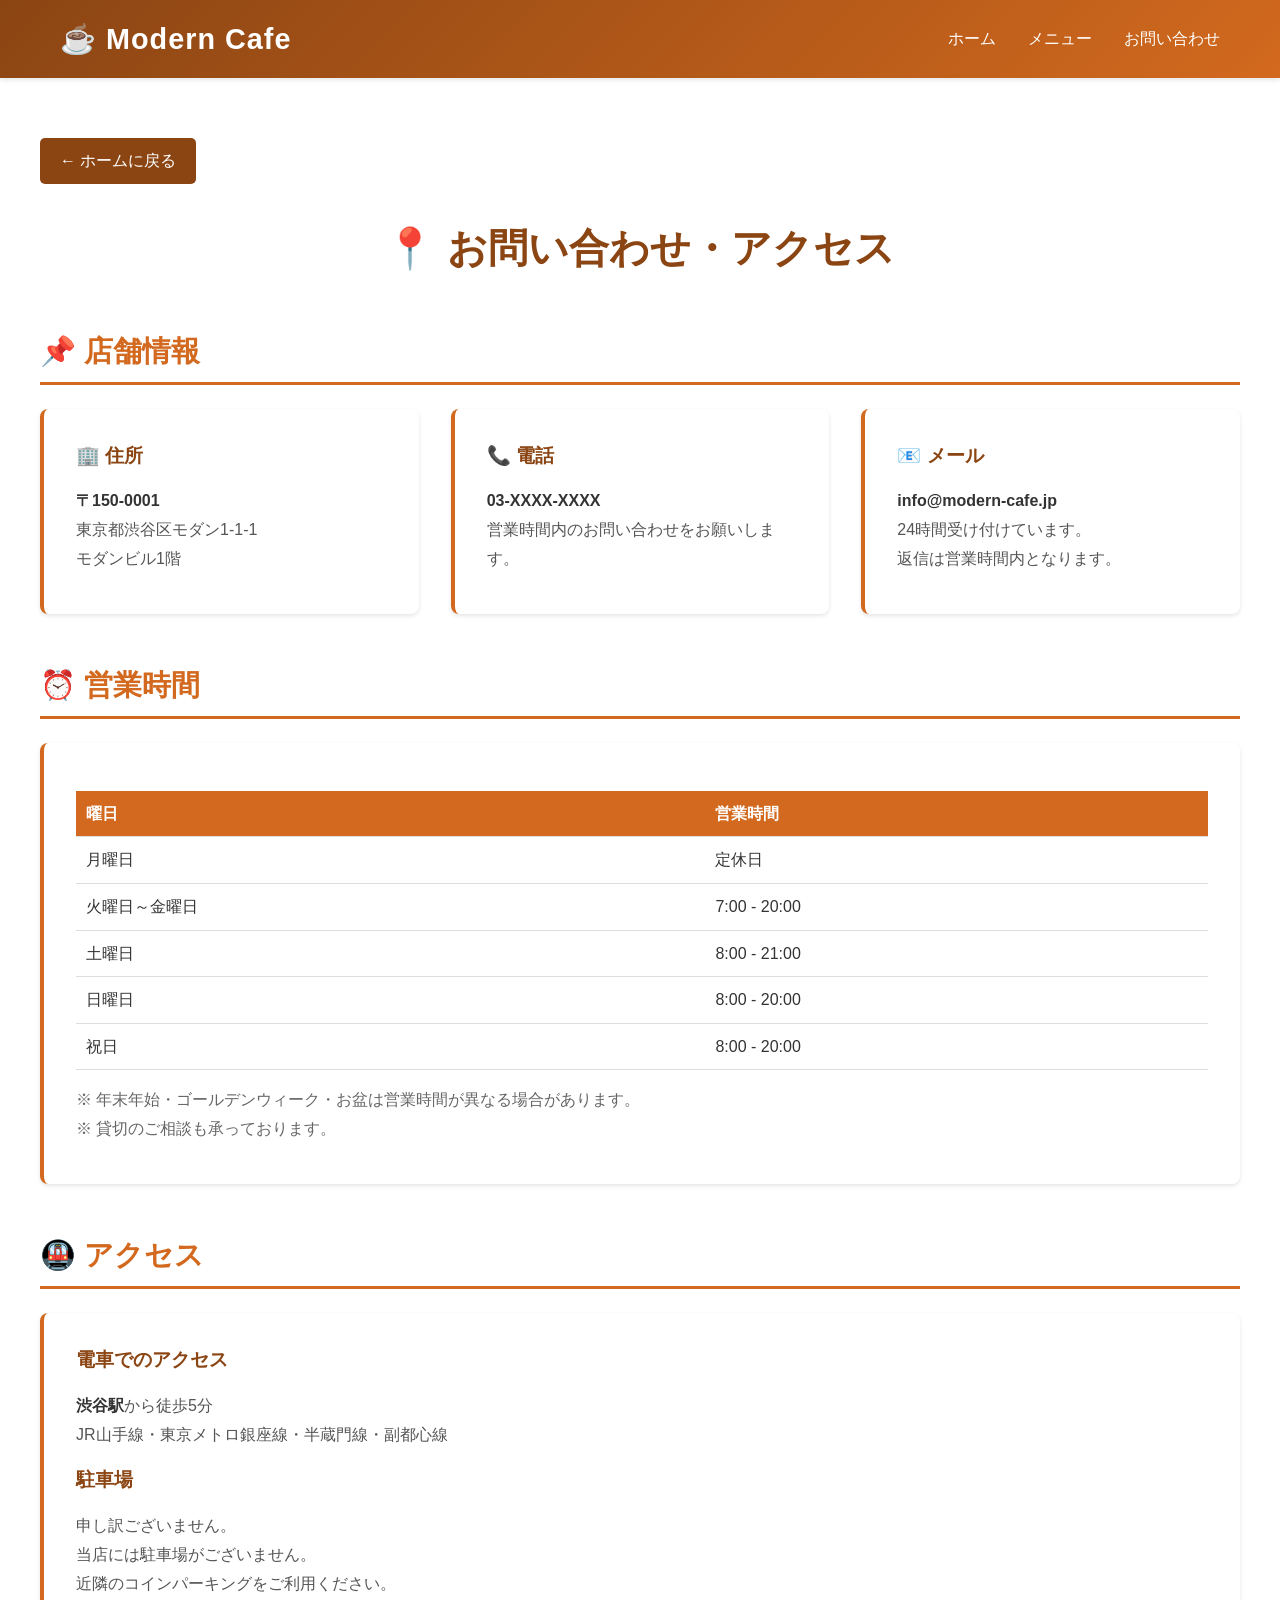
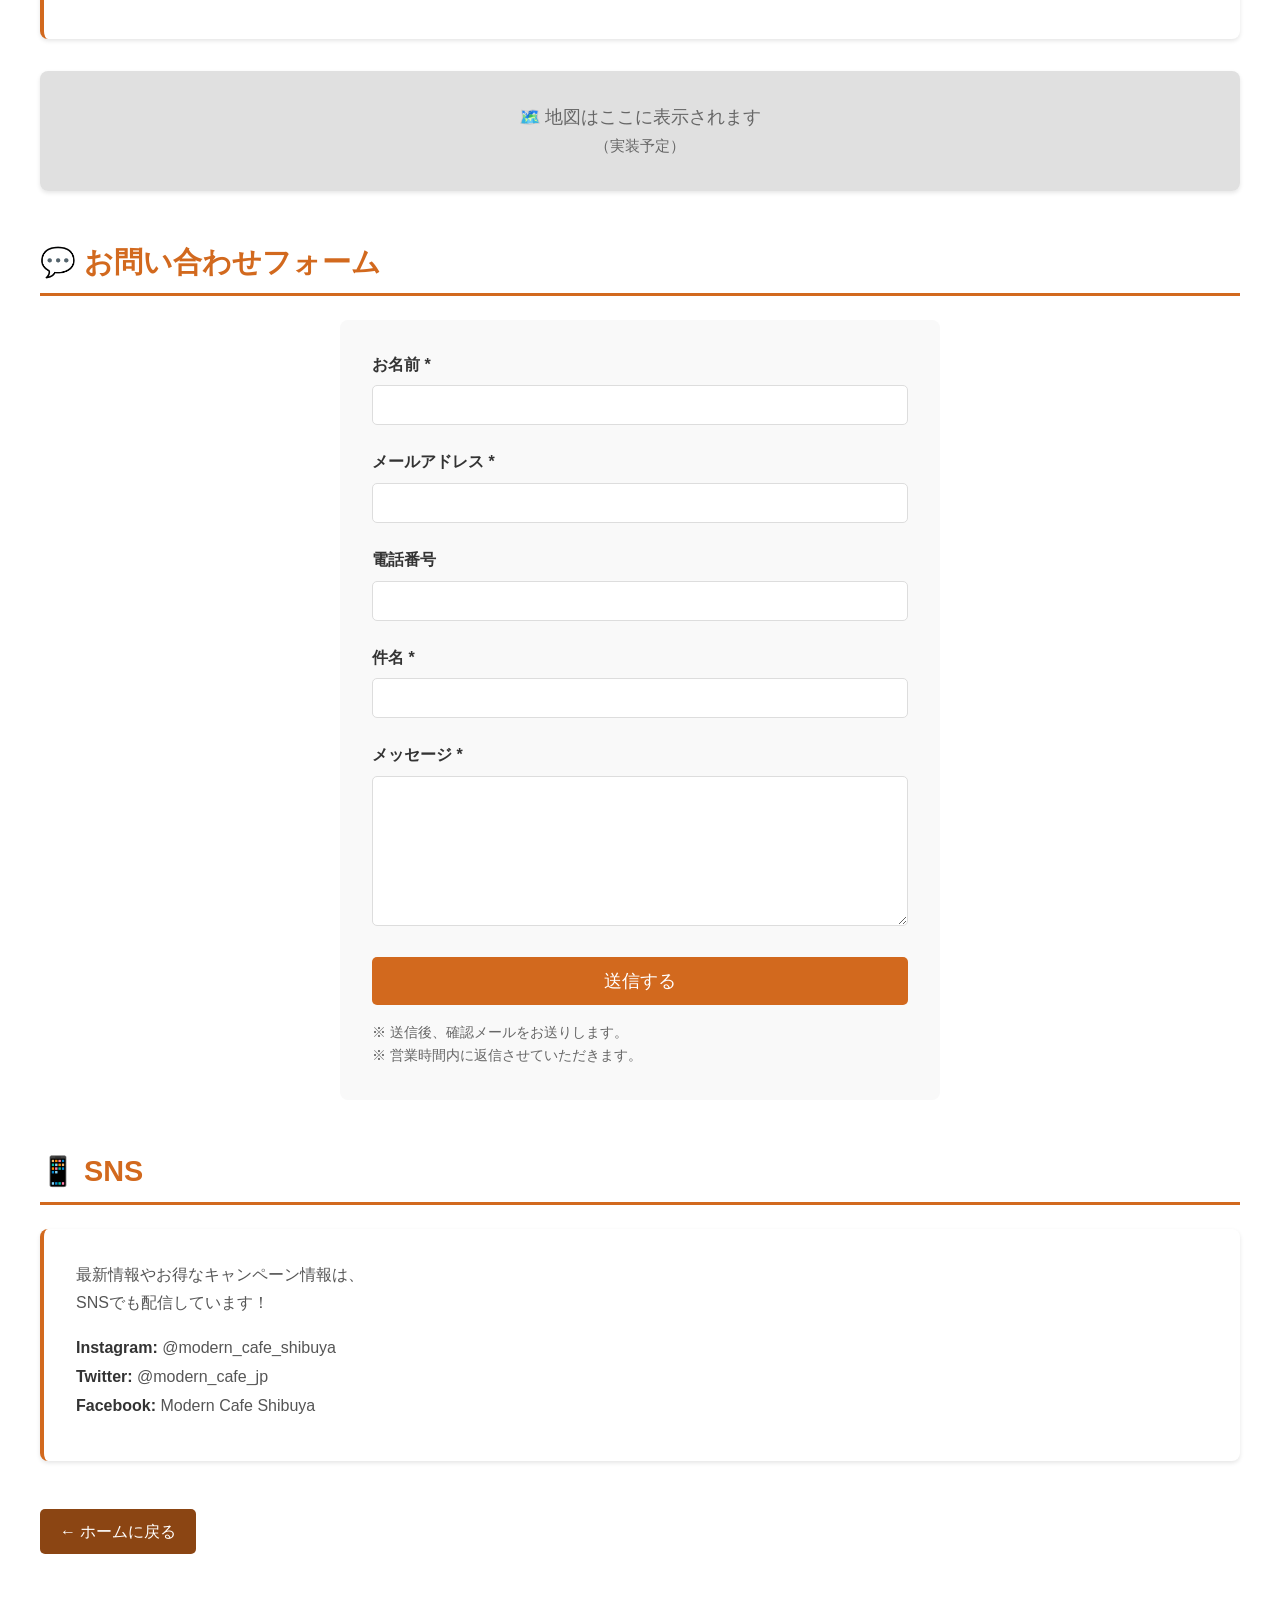
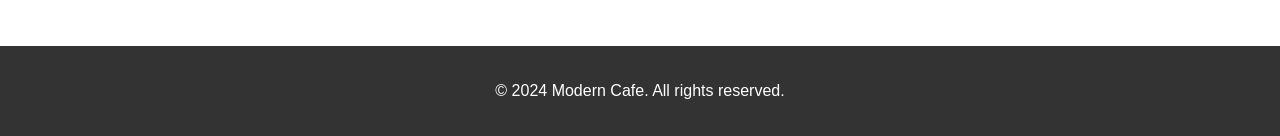
==== contact.html @ 55e9ce01 "Add menu and contact pages with navigation links" ====
<!DOCTYPE html>
<html lang="ja">
<head>
    <meta charset="UTF-8">
    <meta name="viewport" content="width=device-width, initial-scale=1.0">
    <title>お問い合わせ・アクセス - モダンカフェ</title>
    <link rel="stylesheet" href="styles.css">
    <style>
        .contact-page {
            padding: 60px 0;
        }

        .contact-page h1 {
            text-align: center;
            font-size: 2.5rem;
            color: #8B4513;
            margin-bottom: 3rem;
        }

        .contact-section {
            margin-bottom: 3rem;
        }

        .contact-section h2 {
            font-size: 1.8rem;
            color: #D2691E;
            border-bottom: 3px solid #D2691E;
            padding-bottom: 0.5rem;
            margin-bottom: 1.5rem;
        }

        .info-grid {
            display: grid;
            grid-template-columns: repeat(auto-fit, minmax(300px, 1fr));
            gap: 2rem;
        }

        .info-card {
            background: white;
            padding: 2rem;
            border-radius: 8px;
            box-shadow: 0 2px 4px rgba(0, 0, 0, 0.1);
            border-left: 4px solid #D2691E;
        }

        .info-card h3 {
            color: #8B4513;
            margin-bottom: 1rem;
            font-size: 1.2rem;
        }

        .info-card p {
            color: #555;
            line-height: 1.8;
            margin-bottom: 0.5rem;
        }

        .info-card strong {
            color: #333;
        }

        .map-container {
            margin-top: 2rem;
            border-radius: 8px;
            overflow: hidden;
            box-shadow: 0 2px 4px rgba(0, 0, 0, 0.1);
        }

        .map-placeholder {
            background: #e0e0e0;
            padding: 2rem;
            text-align: center;
            color: #666;
            font-size: 1.1rem;
        }

        .form-section {
            background: #f9f9f9;
            padding: 2rem;
            border-radius: 8px;
            max-width: 600px;
            margin: 0 auto;
        }

        .form-group {
            margin-bottom: 1.5rem;
        }

        .form-group label {
            display: block;
            margin-bottom: 0.5rem;
            color: #333;
            font-weight: bold;
        }

        .form-group input,
        .form-group textarea {
            width: 100%;
            padding: 10px;
            border: 1px solid #ddd;
            border-radius: 5px;
            font-family: inherit;
            font-size: 1rem;
        }

        .form-group textarea {
            resize: vertical;
            min-height: 150px;
        }

        .submit-button {
            background: #D2691E;
            color: white;
            padding: 12px 30px;
            border: none;
            border-radius: 5px;
            font-size: 1.1rem;
            cursor: pointer;
            transition: background 0.3s;
            width: 100%;
        }

        .submit-button:hover {
            background: #8B4513;
        }

        .back-button {
            display: inline-block;
            margin-bottom: 2rem;
            padding: 10px 20px;
            background: #8B4513;
            color: white;
            text-decoration: none;
            border-radius: 5px;
            transition: background 0.3s;
        }

        .back-button:hover {
            background: #D2691E;
        }

        .hours-table {
            width: 100%;
            border-collapse: collapse;
            margin-top: 1rem;
        }

        .hours-table th,
        .hours-table td {
            padding: 10px;
            text-align: left;
            border-bottom: 1px solid #ddd;
        }

        .hours-table th {
            background: #D2691E;
            color: white;
        }

        .hours-table tr:hover {
            background: #f5f5f5;
        }
    </style>
</head>
<body>
    <!-- ナビゲーションバー -->
    <nav class="navbar">
        <div class="container">
            <div class="logo">☕ Modern Cafe</div>
            <ul class="nav-links">
                <li><a href="index.html">ホーム</a></li>
                <li><a href="menu.html">メニュー</a></li>
                <li><a href="contact.html">お問い合わせ</a></li>
            </ul>
        </div>
    </nav>

    <!-- コンタクトページコンテンツ -->
    <div class="container contact-page">
        <a href="index.html" class="back-button">← ホームに戻る</a>
        
        <h1>📍 お問い合わせ・アクセス</h1>

        <!-- 基本情報 -->
        <div class="contact-section">
            <h2>📌 店舗情報</h2>
            <div class="info-grid">
                <div class="info-card">
                    <h3>🏢 住所</h3>
                    <p>
                        <strong>〒150-0001</strong><br>
                        東京都渋谷区モダン1-1-1<br>
                        モダンビル1階
                    </p>
                </div>
                <div class="info-card">
                    <h3>📞 電話</h3>
                    <p>
                        <strong>03-XXXX-XXXX</strong><br>
                        営業時間内のお問い合わせをお願いします。
                    </p>
                </div>
                <div class="info-card">
                    <h3>📧 メール</h3>
                    <p>
                        <strong>info@modern-cafe.jp</strong><br>
                        24時間受け付けています。<br>
                        返信は営業時間内となります。
                    </p>
                </div>
            </div>
        </div>

        <!-- 営業時間 -->
        <div class="contact-section">
            <h2>⏰ 営業時間</h2>
            <div class="info-card">
                <table class="hours-table">
                    <thead>
                        <tr>
                            <th>曜日</th>
                            <th>営業時間</th>
                        </tr>
                    </thead>
                    <tbody>
                        <tr>
                            <td>月曜日</td>
                            <td>定休日</td>
                        </tr>
                        <tr>
                            <td>火曜日～金曜日</td>
                            <td>7:00 - 20:00</td>
                        </tr>
                        <tr>
                            <td>土曜日</td>
                            <td>8:00 - 21:00</td>
                        </tr>
                        <tr>
                            <td>日曜日</td>
                            <td>8:00 - 20:00</td>
                        </tr>
                        <tr>
                            <td>祝日</td>
                            <td>8:00 - 20:00</td>
                        </tr>
                    </tbody>
                </table>
                <p style="margin-top: 1rem; color: #666;">
                    ※ 年末年始・ゴールデンウィーク・お盆は営業時間が異なる場合があります。<br>
                    ※ 貸切のご相談も承っております。
                </p>
            </div>
        </div>

        <!-- アクセス -->
        <div class="contact-section">
            <h2>🚇 アクセス</h2>
            <div class="info-card">
                <h3>電車でのアクセス</h3>
                <p>
                    <strong>渋谷駅</strong>から徒歩5分<br>
                    JR山手線・東京メトロ銀座線・半蔵門線・副都心線
                </p>
                <h3 style="margin-top: 1rem;">駐車場</h3>
                <p>
                    申し訳ございません。<br>
                    当店には駐車場がございません。<br>
                    近隣のコインパーキングをご利用ください。
                </p>
            </div>

            <!-- 地図プレースホルダー -->
            <div class="map-container">
                <div class="map-placeholder">
                    🗺️ 地図はここに表示されます<br>
                    <small>（実装予定）</small>
                </div>
            </div>
        </div>

        <!-- お問い合わせフォーム -->
        <div class="contact-section">
            <h2>💬 お問い合わせフォーム</h2>
            <div class="form-section">
                <form>
                    <div class="form-group">
                        <label for="name">お名前 *</label>
                        <input type="text" id="name" name="name" required>
                    </div>

                    <div class="form-group">
                        <label for="email">メールアドレス *</label>
                        <input type="email" id="email" name="email" required>
                    </div>

                    <div class="form-group">
                        <label for="phone">電話番号</label>
                        <input type="tel" id="phone" name="phone">
                    </div>

                    <div class="form-group">
                        <label for="subject">件名 *</label>
                        <input type="text" id="subject" name="subject" required>
                    </div>

                    <div class="form-group">
                        <label for="message">メッセージ *</label>
                        <textarea id="message" name="message" required></textarea>
                    </div>

                    <button type="submit" class="submit-button">送信する</button>
                </form>
                <p style="margin-top: 1rem; color: #666; font-size: 0.9rem;">
                    ※ 送信後、確認メールをお送りします。<br>
                    ※ 営業時間内に返信させていただきます。
                </p>
            </div>
        </div>

        <!-- SNS -->
        <div class="contact-section">
            <h2>📱 SNS</h2>
            <div class="info-card">
                <p>
                    最新情報やお得なキャンペーン情報は、<br>
                    SNSでも配信しています！
                </p>
                <p style="margin-top: 1rem;">
                    <strong>Instagram:</strong> @modern_cafe_shibuya<br>
                    <strong>Twitter:</strong> @modern_cafe_jp<br>
                    <strong>Facebook:</strong> Modern Cafe Shibuya
                </p>
            </div>
        </div>

        <a href="index.html" class="back-button">← ホームに戻る</a>
    </div>

    <!-- フッター -->
    <footer class="footer">
        <p>&copy; 2024 Modern Cafe. All rights reserved.</p>
    </footer>
</body>
</html>
---- styles.css ----
/* リセットとベーススタイル */
* {
    margin: 0;
    padding: 0;
    box-sizing: border-box;
}

body {
    font-family: 'Segoe UI', Tahoma, Geneva, Verdana, sans-serif;
    line-height: 1.6;
    color: #333;
}

.container {
    max-width: 1200px;
    margin: 0 auto;
    padding: 0 20px;
}

/* ナビゲーションバー */
.navbar {
    background: linear-gradient(135deg, #8B4513 0%, #D2691E 100%);
    color: white;
    padding: 1rem 0;
    position: sticky;
    top: 0;
    z-index: 100;
    box-shadow: 0 2px 5px rgba(0, 0, 0, 0.1);
}

.navbar .container {
    display: flex;
    justify-content: space-between;
    align-items: center;
}

.logo {
    font-size: 1.8rem;
    font-weight: bold;
    letter-spacing: 1px;
}

.nav-links {
    display: flex;
    list-style: none;
    gap: 2rem;
}

.nav-links a {
    color: white;
    text-decoration: none;
    transition: opacity 0.3s;
}

.nav-links a:hover {
    opacity: 0.8;
}

/* ヒーローセクション */
.hero {
    background: linear-gradient(rgba(139, 69, 19, 0.7), rgba(210, 105, 30, 0.7)),
                url('data:image/svg+xml,<svg xmlns="http://www.w3.org/2000/svg" viewBox="0 0 1200 600"><rect fill="%23F5DEB3" width="1200" height="600"/></svg>');
    background-size: cover;
    background-position: center;
    height: 500px;
    display: flex;
    align-items: center;
    justify-content: center;
    text-align: center;
    color: white;
}

.hero-content h1 {
    font-size: 3rem;
    margin-bottom: 1rem;
    text-shadow: 2px 2px 4px rgba(0, 0, 0, 0.3);
}

.hero-content p {
    font-size: 1.5rem;
    margin-bottom: 2rem;
    text-shadow: 1px 1px 2px rgba(0, 0, 0, 0.3);
}

.cta-button {
    background: #D2691E;
    color: white;
    border: none;
    padding: 12px 30px;
    font-size: 1.1rem;
    border-radius: 5px;
    cursor: pointer;
    transition: background 0.3s;
}

.cta-button:hover {
    background: #8B4513;
}

/* メニューセクション */
.menu {
    padding: 60px 0;
    background: #f9f9f9;
}

.menu h2 {
    text-align: center;
    font-size: 2.5rem;
    margin-bottom: 3rem;
    color: #8B4513;
}

.menu-grid {
    display: grid;
    grid-template-columns: repeat(auto-fit, minmax(250px, 1fr));
    gap: 2rem;
}

.menu-item {
    background: white;
    padding: 2rem;
    border-radius: 10px;
    text-align: center;
    box-shadow: 0 4px 6px rgba(0, 0, 0, 0.1);
    transition: transform 0.3s, box-shadow 0.3s;
}

.menu-item:hover {
    transform: translateY(-5px);
    box-shadow: 0 6px 12px rgba(0, 0, 0, 0.15);
}

.menu-icon {
    font-size: 3rem;
    margin-bottom: 1rem;
}

.menu-item h3 {
    color: #8B4513;
    margin-bottom: 0.5rem;
}

.menu-item p {
    color: #666;
    margin-bottom: 1rem;
    font-size: 0.95rem;
}

.price {
    display: inline-block;
    background: #D2691E;
    color: white;
    padding: 5px 15px;
    border-radius: 20px;
    font-weight: bold;
}

/* アバウトセクション */
.about {
    padding: 60px 0;
    background: white;
}

.about h2 {
    text-align: center;
    font-size: 2.5rem;
    margin-bottom: 2rem;
    color: #8B4513;
}

.about-content {
    max-width: 700px;
    margin: 0 auto;
    line-height: 1.8;
}

.about-content p {
    margin-bottom: 1.5rem;
    color: #555;
    font-size: 1.05rem;
}

/* コンタクトセクション */
.contact {
    padding: 60px 0;
    background: #f9f9f9;
}

.contact h2 {
    text-align: center;
    font-size: 2.5rem;
    margin-bottom: 2rem;
    color: #8B4513;
}

.contact-info {
    max-width: 600px;
    margin: 0 auto;
    background: white;
    padding: 2rem;
    border-radius: 10px;
    box-shadow: 0 4px 6px rgba(0, 0, 0, 0.1);
}

.contact-info p {
    margin-bottom: 1rem;
    font-size: 1.05rem;
}

/* フッター */
.footer {
    background: #333;
    color: white;
    text-align: center;
    padding: 2rem 0;
}

/* レスポンシブデザイン */
@media (max-width: 768px) {
    .nav-links {
        gap: 1rem;
    }

    .hero-content h1 {
        font-size: 2rem;
    }

    .hero-content p {
        font-size: 1.1rem;
    }

    .menu h2,
    .about h2,
    .contact h2 {
        font-size: 2rem;
    }

    .menu-grid {
        grid-template-columns: 1fr;
    }
}
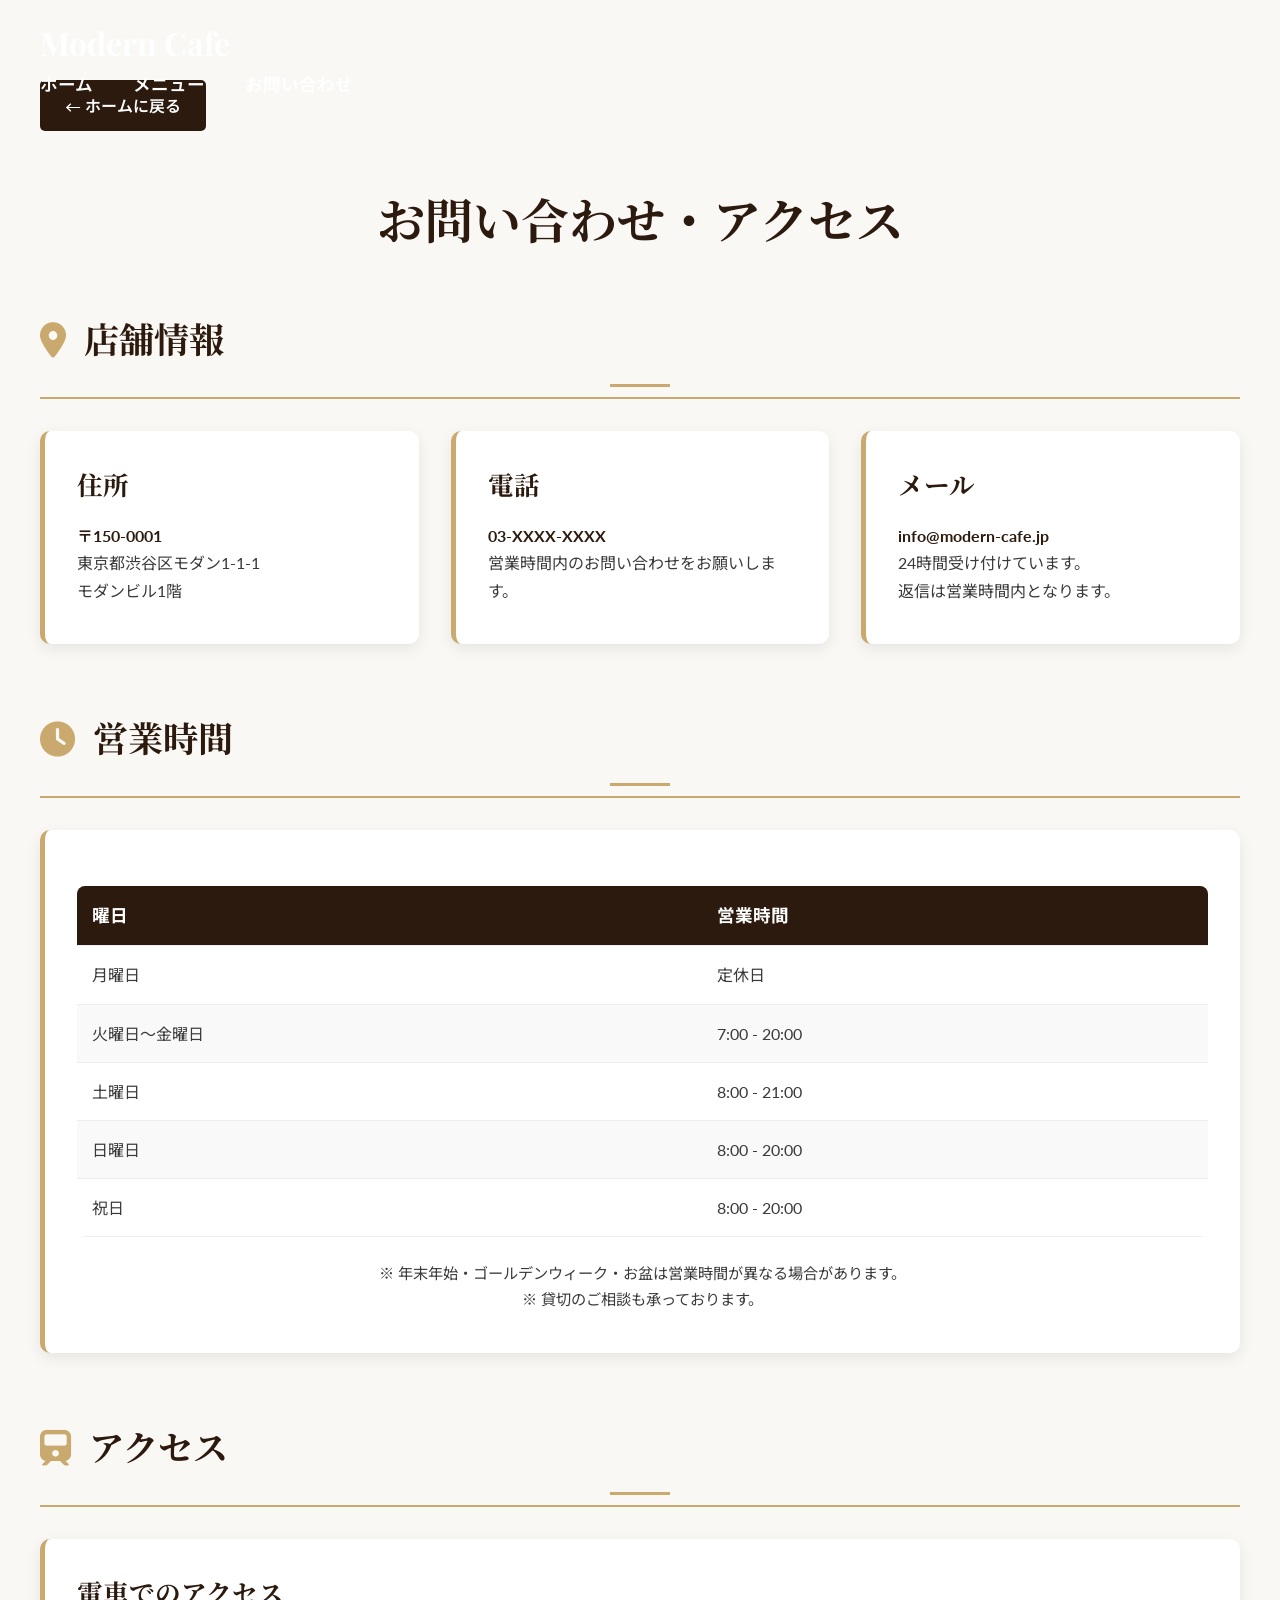
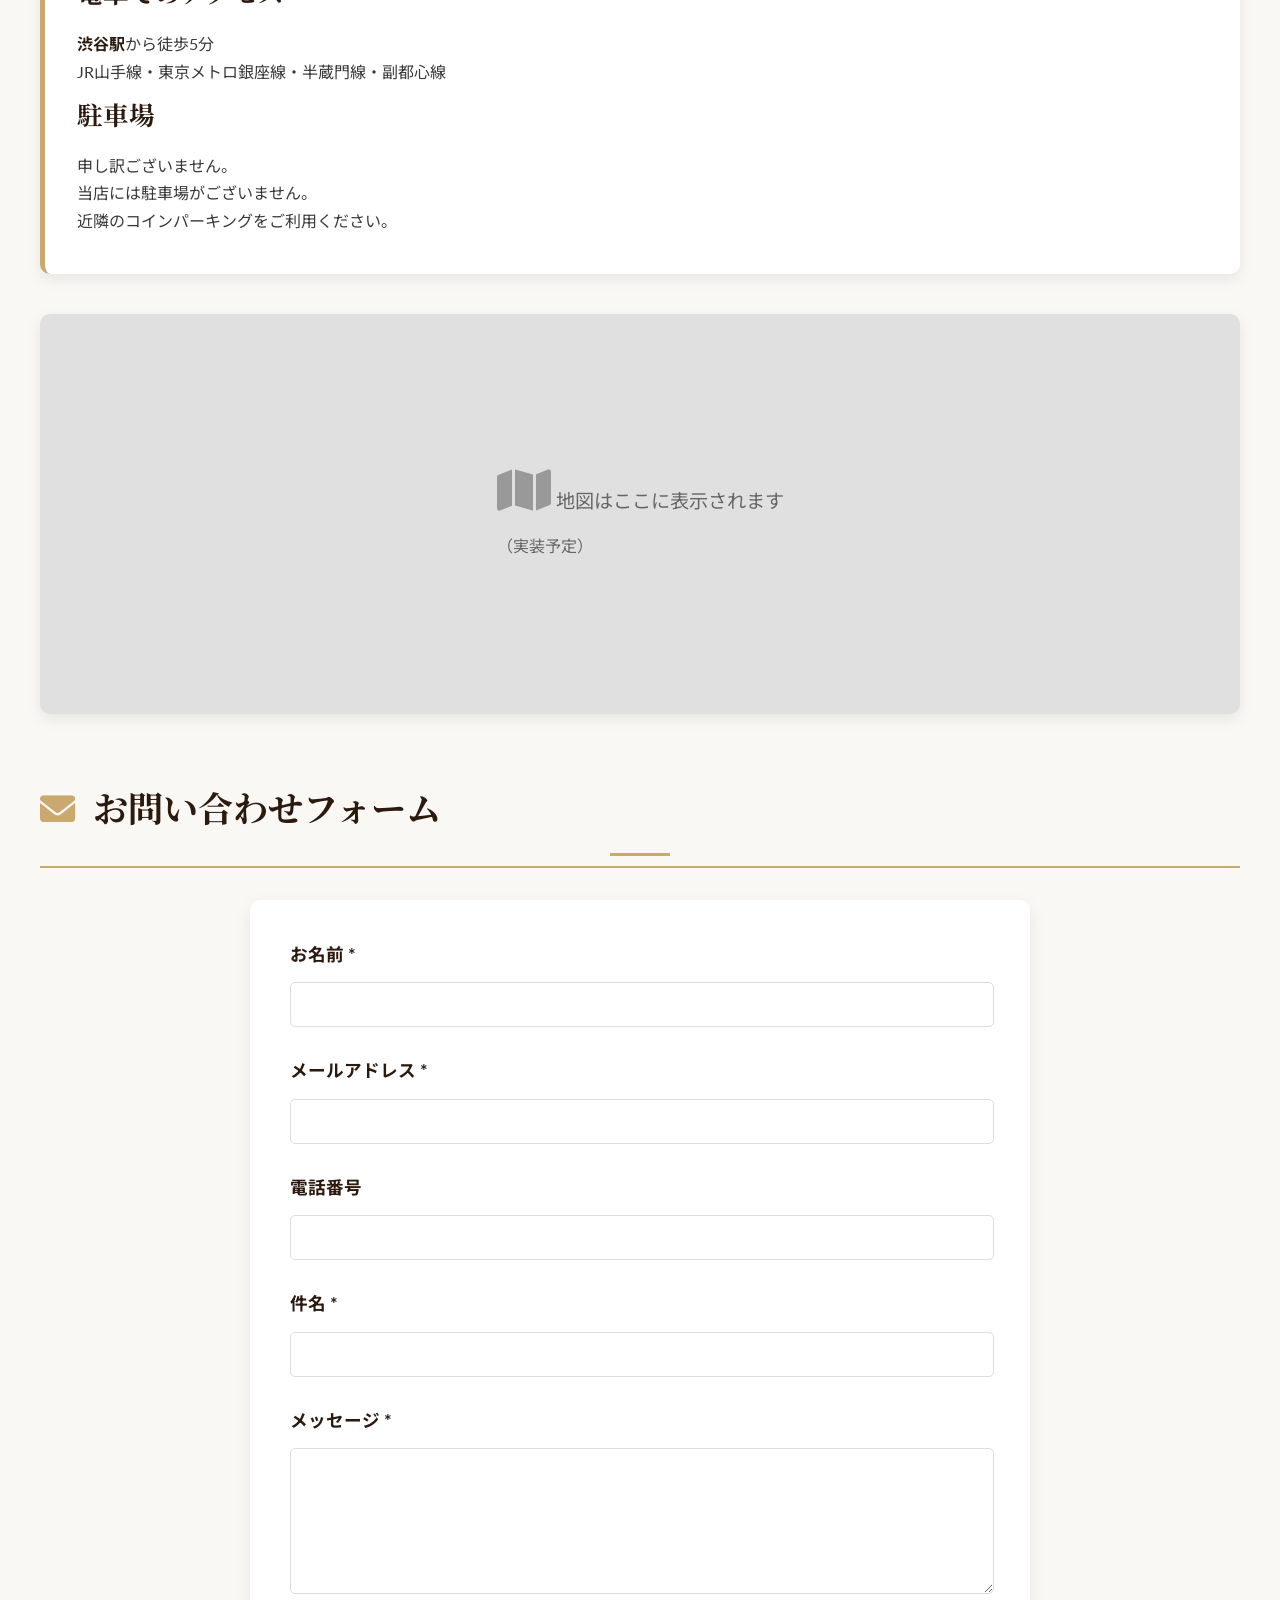
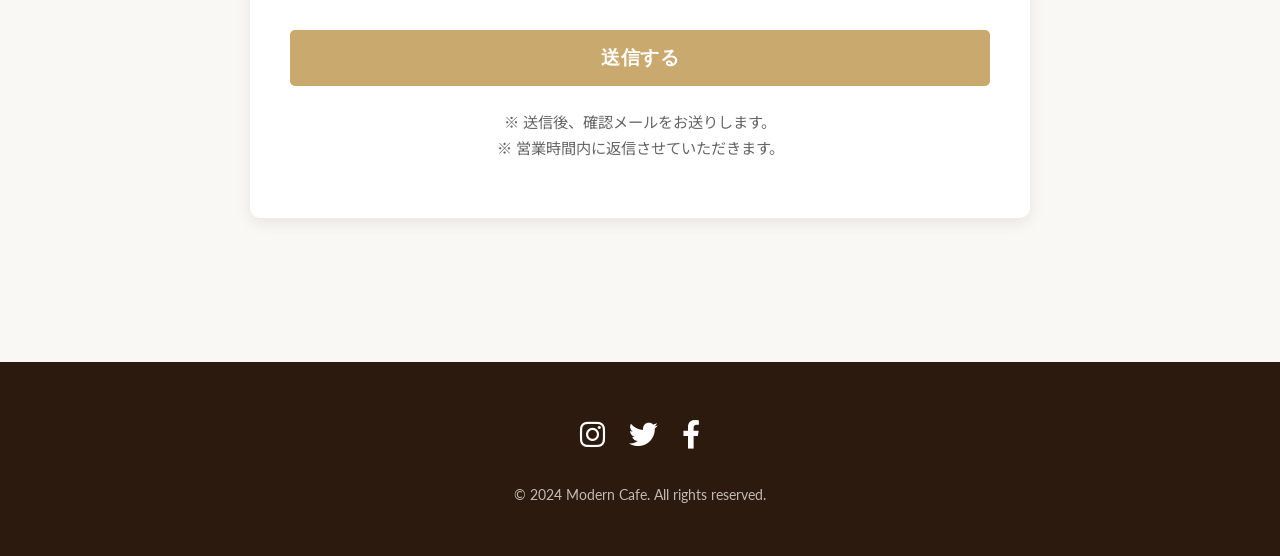
==== commit 9ec9dd2a: "Design overhaul: Professional cafe theme with Google Fonts, hero section, and responsive cards" ====
--- a/contact.html
+++ b/contact.html
@@ -5,188 +5,39 @@
     <meta name="viewport" content="width=device-width, initial-scale=1.0">
     <title>お問い合わせ・アクセス - モダンカフェ</title>
     <link rel="stylesheet" href="styles.css">
-    <style>
-        .contact-page {
-            padding: 60px 0;
-        }
-
-        .contact-page h1 {
-            text-align: center;
-            font-size: 2.5rem;
-            color: #8B4513;
-            margin-bottom: 3rem;
-        }
-
-        .contact-section {
-            margin-bottom: 3rem;
-        }
-
-        .contact-section h2 {
-            font-size: 1.8rem;
-            color: #D2691E;
-            border-bottom: 3px solid #D2691E;
-            padding-bottom: 0.5rem;
-            margin-bottom: 1.5rem;
-        }
-
-        .info-grid {
-            display: grid;
-            grid-template-columns: repeat(auto-fit, minmax(300px, 1fr));
-            gap: 2rem;
-        }
-
-        .info-card {
-            background: white;
-            padding: 2rem;
-            border-radius: 8px;
-            box-shadow: 0 2px 4px rgba(0, 0, 0, 0.1);
-            border-left: 4px solid #D2691E;
-        }
-
-        .info-card h3 {
-            color: #8B4513;
-            margin-bottom: 1rem;
-            font-size: 1.2rem;
-        }
-
-        .info-card p {
-            color: #555;
-            line-height: 1.8;
-            margin-bottom: 0.5rem;
-        }
-
-        .info-card strong {
-            color: #333;
-        }
-
-        .map-container {
-            margin-top: 2rem;
-            border-radius: 8px;
-            overflow: hidden;
-            box-shadow: 0 2px 4px rgba(0, 0, 0, 0.1);
-        }
-
-        .map-placeholder {
-            background: #e0e0e0;
-            padding: 2rem;
-            text-align: center;
-            color: #666;
-            font-size: 1.1rem;
-        }
-
-        .form-section {
-            background: #f9f9f9;
-            padding: 2rem;
-            border-radius: 8px;
-            max-width: 600px;
-            margin: 0 auto;
-        }
-
-        .form-group {
-            margin-bottom: 1.5rem;
-        }
-
-        .form-group label {
-            display: block;
-            margin-bottom: 0.5rem;
-            color: #333;
-            font-weight: bold;
-        }
-
-        .form-group input,
-        .form-group textarea {
-            width: 100%;
-            padding: 10px;
-            border: 1px solid #ddd;
-            border-radius: 5px;
-            font-family: inherit;
-            font-size: 1rem;
-        }
-
-        .form-group textarea {
-            resize: vertical;
-            min-height: 150px;
-        }
-
-        .submit-button {
-            background: #D2691E;
-            color: white;
-            padding: 12px 30px;
-            border: none;
-            border-radius: 5px;
-            font-size: 1.1rem;
-            cursor: pointer;
-            transition: background 0.3s;
-            width: 100%;
-        }
-
-        .submit-button:hover {
-            background: #8B4513;
-        }
-
-        .back-button {
-            display: inline-block;
-            margin-bottom: 2rem;
-            padding: 10px 20px;
-            background: #8B4513;
-            color: white;
-            text-decoration: none;
-            border-radius: 5px;
-            transition: background 0.3s;
-        }
-
-        .back-button:hover {
-            background: #D2691E;
-        }
-
-        .hours-table {
-            width: 100%;
-            border-collapse: collapse;
-            margin-top: 1rem;
-        }
-
-        .hours-table th,
-        .hours-table td {
-            padding: 10px;
-            text-align: left;
-            border-bottom: 1px solid #ddd;
-        }
-
-        .hours-table th {
-            background: #D2691E;
-            color: white;
-        }
-
-        .hours-table tr:hover {
-            background: #f5f5f5;
-        }
-    </style>
+    <link rel="stylesheet" href="https://cdnjs.cloudflare.com/ajax/libs/font-awesome/6.0.0-beta3/css/all.min.css">
+    <link href="https://fonts.googleapis.com/css2?family=Playfair+Display:wght@400;700&family=Noto+Serif+JP:wght@400;700&family=Lato:wght@400;700&family=Noto+Sans+JP:wght@400;700&display=swap" rel="stylesheet">
 </head>
 <body>
     <!-- ナビゲーションバー -->
     <nav class="navbar">
         <div class="container">
-            <div class="logo">☕ Modern Cafe</div>
+            <div class="logo"><a href="index.html">Modern Cafe</a></div>
             <ul class="nav-links">
                 <li><a href="index.html">ホーム</a></li>
                 <li><a href="menu.html">メニュー</a></li>
                 <li><a href="contact.html">お問い合わせ</a></li>
             </ul>
+            <div class="hamburger-menu">
+                <span class="bar"></span>
+                <span class="bar"></span>
+                <span class="bar"></span>
+            </div>
         </div>
     </nav>
 
     <!-- コンタクトページコンテンツ -->
-    <div class="container contact-page">
+    <div class="container contact-page section-padding">
         <a href="index.html" class="back-button">← ホームに戻る</a>
         
-        <h1>📍 お問い合わせ・アクセス</h1>
+        <h1>お問い合わせ・アクセス</h1>
 
         <!-- 基本情報 -->
         <div class="contact-section">
-            <h2>📌 店舗情報</h2>
+            <h2><i class="fas fa-map-marker-alt"></i> 店舗情報</h2>
             <div class="info-grid">
                 <div class="info-card">
-                    <h3>🏢 住所</h3>
+                    <h3>住所</h3>
                     <p>
                         <strong>〒150-0001</strong><br>
                         東京都渋谷区モダン1-1-1<br>
@@ -194,14 +45,14 @@
                     </p>
                 </div>
                 <div class="info-card">
-                    <h3>📞 電話</h3>
+                    <h3>電話</h3>
                     <p>
                         <strong>03-XXXX-XXXX</strong><br>
                         営業時間内のお問い合わせをお願いします。
                     </p>
                 </div>
                 <div class="info-card">
-                    <h3>📧 メール</h3>
+                    <h3>メール</h3>
                     <p>
                         <strong>info@modern-cafe.jp</strong><br>
                         24時間受け付けています。<br>
@@ -213,7 +64,7 @@
 
         <!-- 営業時間 -->
         <div class="contact-section">
-            <h2>⏰ 営業時間</h2>
+            <h2><i class="fas fa-clock"></i> 営業時間</h2>
             <div class="info-card">
                 <table class="hours-table">
                     <thead>
@@ -245,7 +96,7 @@
                         </tr>
                     </tbody>
                 </table>
-                <p style="margin-top: 1rem; color: #666;">
+                <p class="note">
                     ※ 年末年始・ゴールデンウィーク・お盆は営業時間が異なる場合があります。<br>
                     ※ 貸切のご相談も承っております。
                 </p>
@@ -254,14 +105,14 @@
 
         <!-- アクセス -->
         <div class="contact-section">
-            <h2>🚇 アクセス</h2>
+            <h2><i class="fas fa-train"></i> アクセス</h2>
             <div class="info-card">
                 <h3>電車でのアクセス</h3>
                 <p>
                     <strong>渋谷駅</strong>から徒歩5分<br>
                     JR山手線・東京メトロ銀座線・半蔵門線・副都心線
                 </p>
-                <h3 style="margin-top: 1rem;">駐車場</h3>
+                <h3>駐車場</h3>
                 <p>
                     申し訳ございません。<br>
                     当店には駐車場がございません。<br>
@@ -272,7 +123,7 @@
             <!-- 地図プレースホルダー -->
             <div class="map-container">
                 <div class="map-placeholder">
-                    🗺️ 地図はここに表示されます<br>
+                    <i class="fas fa-map"></i> 地図はここに表示されます<br>
                     <small>（実装予定）</small>
                 </div>
             </div>
@@ -280,7 +131,7 @@
 
         <!-- お問い合わせフォーム -->
         <div class="contact-section">
-            <h2>💬 お問い合わせフォーム</h2>
+            <h2><i class="fas fa-envelope"></i> お問い合わせフォーム</h2>
             <div class="form-section">
                 <form>
                     <div class="form-group">
@@ -310,35 +161,24 @@
 
                     <button type="submit" class="submit-button">送信する</button>
                 </form>
-                <p style="margin-top: 1rem; color: #666; font-size: 0.9rem;">
+                <p class="note">
                     ※ 送信後、確認メールをお送りします。<br>
                     ※ 営業時間内に返信させていただきます。
                 </p>
             </div>
         </div>
-
-        <!-- SNS -->
-        <div class="contact-section">
-            <h2>📱 SNS</h2>
-            <div class="info-card">
-                <p>
-                    最新情報やお得なキャンペーン情報は、<br>
-                    SNSでも配信しています！
-                </p>
-                <p style="margin-top: 1rem;">
-                    <strong>Instagram:</strong> @modern_cafe_shibuya<br>
-                    <strong>Twitter:</strong> @modern_cafe_jp<br>
-                    <strong>Facebook:</strong> Modern Cafe Shibuya
-                </p>
-            </div>
-        </div>
-
-        <a href="index.html" class="back-button">← ホームに戻る</a>
     </div>
 
     <!-- フッター -->
     <footer class="footer">
-        <p>&copy; 2024 Modern Cafe. All rights reserved.</p>
+        <div class="container">
+            <div class="social-icons">
+                <a href="#" aria-label="Instagram"><i class="fab fa-instagram"></i></a>
+                <a href="#" aria-label="Twitter"><i class="fab fa-twitter"></i></a>
+                <a href="#" aria-label="Facebook"><i class="fab fa-facebook-f"></i></a>
+            </div>
+            <p>&copy; 2024 Modern Cafe. All rights reserved.</p>
+        </div>
     </footer>
 </body>
 </html>
--- a/styles.css
+++ b/styles.css
@@ -1,14 +1,26 @@
-/* リセットとベーススタイル */
-* {
+/* General Styles */
+:root {
+    --color-base-light: #FAF8F5;
+    --color-base-dark: #2C1A0E;
+    --color-accent: #C9A96E;
+    --color-text: #3A3A3A;
+    --color-white: #FFFFFF;
+    --color-black: #000000;
+    --color-overlay: rgba(0, 0, 0, 0.45);
+}
+
+html {
+    scroll-behavior: smooth;
+}
+
+body {
+    font-family: 'Lato', 'Noto Sans JP', sans-serif;
+    line-height: 1.7;
+    color: var(--color-text);
+    background-color: var(--color-base-light);
     margin: 0;
     padding: 0;
-    box-sizing: border-box;
-}
-
-body {
-    font-family: 'Segoe UI', Tahoma, Geneva, Verdana, sans-serif;
-    line-height: 1.6;
-    color: #333;
+    overflow-x: hidden; /* Prevent horizontal scroll on animations */
 }
 
 .container {
@@ -17,208 +29,713 @@
     padding: 0 20px;
 }
 
-/* ナビゲーションバー */
+a {
+    color: var(--color-accent);
+    text-decoration: none;
+    transition: color 0.3s ease;
+}
+
+a:hover {
+    color: var(--color-base-dark);
+}
+
+h1, h2, h3, h4, h5, h6 {
+    font-family: 'Playfair Display', 'Noto Serif JP', serif;
+    color: var(--color-base-dark);
+    margin-top: 0;
+    margin-bottom: 1rem;
+}
+
+h1 {
+    font-size: 3.5rem;
+    font-weight: 700;
+}
+
+h2 {
+    font-size: 2.8rem;
+    font-weight: 700;
+    text-align: center;
+    margin-bottom: 3rem;
+    position: relative;
+}
+
+h2::after {
+    content: '';
+    display: block;
+    width: 60px;
+    height: 3px;
+    background-color: var(--color-accent);
+    margin: 15px auto 0;
+}
+
+h3 {
+    font-size: 1.8rem;
+    font-weight: 700;
+}
+
+p {
+    margin-bottom: 1rem;
+}
+
+.section-padding {
+    padding: 80px 0;
+}
+
+/* Navigation Bar */
 .navbar {
-    background: linear-gradient(135deg, #8B4513 0%, #D2691E 100%);
-    color: white;
+    background-color: transparent;
     padding: 1rem 0;
-    position: sticky;
+    position: fixed;
+    width: 100%;
     top: 0;
-    z-index: 100;
-    box-shadow: 0 2px 5px rgba(0, 0, 0, 0.1);
-}
-
-.navbar .container {
-    display: flex;
-    justify-content: space-between;
-    align-items: center;
-}
-
-.logo {
-    font-size: 1.8rem;
-    font-weight: bold;
-    letter-spacing: 1px;
+    left: 0;
+    z-index: 1000;
+    transition: background-color 0.3s ease, box-shadow 0.3s ease;
+}
+
+.navbar.scrolled {
+    background-color: var(--color-white);
+    box-shadow: 0 2px 10px rgba(0, 0, 0, 0.1);
+}
+
+.navbar.scrolled .logo a,
+.navbar.scrolled .nav-links a {
+    color: var(--color-base-dark);
+}
+
+.logo a {
+    font-family: 'Playfair Display', serif;
+    font-size: 2rem;
+    font-weight: 700;
+    color: var(--color-white);
+    text-decoration: none;
+    transition: color 0.3s ease;
 }
 
 .nav-links {
     display: flex;
     list-style: none;
-    gap: 2rem;
+    margin: 0;
+    padding: 0;
+    gap: 2.5rem;
 }
 
 .nav-links a {
-    color: white;
+    color: var(--color-white);
     text-decoration: none;
-    transition: opacity 0.3s;
-}
-
-.nav-links a:hover {
-    opacity: 0.8;
-}
-
-/* ヒーローセクション */
+    font-weight: 600;
+    font-size: 1.1rem;
+    position: relative;
+    transition: color 0.3s ease;
+}
+
+.nav-links a::after {
+    content: '';
+    position: absolute;
+    left: 0;
+    bottom: -5px;
+    width: 0;
+    height: 2px;
+    background-color: var(--color-accent);
+    transition: width 0.3s ease;
+}
+
+.nav-links a:hover::after {
+    width: 100%;
+}
+
+.hamburger-menu {
+    display: none;
+    flex-direction: column;
+    cursor: pointer;
+}
+
+.hamburger-menu .bar {
+    width: 25px;
+    height: 3px;
+    background-color: var(--color-white);
+    margin: 4px 0;
+    transition: 0.4s;
+}
+
+.navbar.scrolled .hamburger-menu .bar {
+    background-color: var(--color-base-dark);
+}
+
+/* Hero Section */
 .hero {
-    background: linear-gradient(rgba(139, 69, 19, 0.7), rgba(210, 105, 30, 0.7)),
-                url('data:image/svg+xml,<svg xmlns="http://www.w3.org/2000/svg" viewBox="0 0 1200 600"><rect fill="%23F5DEB3" width="1200" height="600"/></svg>');
+    position: relative;
+    height: 100vh;
+    background-image: url('images/hero-bg.jpg');
     background-size: cover;
     background-position: center;
-    height: 500px;
     display: flex;
     align-items: center;
     justify-content: center;
     text-align: center;
-    color: white;
+    color: var(--color-white);
+}
+
+.hero-overlay {
+    position: absolute;
+    top: 0;
+    left: 0;
+    width: 100%;
+    height: 100%;
+    background-color: var(--color-overlay);
+}
+
+.hero-content {
+    position: relative;
+    z-index: 1;
+    padding: 20px;
 }
 
 .hero-content h1 {
-    font-size: 3rem;
-    margin-bottom: 1rem;
-    text-shadow: 2px 2px 4px rgba(0, 0, 0, 0.3);
+    font-size: 4.5rem;
+    font-weight: 700;
+    margin-bottom: 1.5rem;
+    color: var(--color-white);
+    text-shadow: 2px 2px 8px rgba(0, 0, 0, 0.6);
 }
 
 .hero-content p {
-    font-size: 1.5rem;
-    margin-bottom: 2rem;
-    text-shadow: 1px 1px 2px rgba(0, 0, 0, 0.3);
+    font-size: 1.8rem;
+    margin-bottom: 3rem;
+    color: var(--color-white);
+    text-shadow: 1px 1px 4px rgba(0, 0, 0, 0.5);
 }
 
 .cta-button {
-    background: #D2691E;
-    color: white;
-    border: none;
-    padding: 12px 30px;
-    font-size: 1.1rem;
+    display: inline-block;
+    padding: 15px 40px;
+    border: 2px solid var(--color-accent);
+    color: var(--color-white);
+    font-size: 1.2rem;
+    font-weight: 700;
+    text-transform: uppercase;
+    letter-spacing: 1px;
     border-radius: 5px;
-    cursor: pointer;
-    transition: background 0.3s;
+    transition: background-color 0.3s ease, color 0.3s ease;
 }
 
 .cta-button:hover {
-    background: #8B4513;
-}
-
-/* メニューセクション */
-.menu {
-    padding: 60px 0;
-    background: #f9f9f9;
-}
-
+    background-color: var(--color-accent);
+    color: var(--color-base-dark);
+}
+
+/* Menu Section (Homepage) */
 .menu h2 {
-    text-align: center;
-    font-size: 2.5rem;
-    margin-bottom: 3rem;
-    color: #8B4513;
+    color: var(--color-base-dark);
 }
 
 .menu-grid {
     display: grid;
-    grid-template-columns: repeat(auto-fit, minmax(250px, 1fr));
+    grid-template-columns: repeat(auto-fit, minmax(220px, 1fr));
+    gap: 2.5rem;
+}
+
+.menu-item {
+    background: var(--color-white);
+    padding: 1.5rem;
+    border-radius: 10px;
+    text-align: center;
+    box-shadow: 0 5px 15px rgba(0, 0, 0, 0.08);
+    transition: transform 0.3s ease, box-shadow 0.3s ease;
+    overflow: hidden;
+}
+
+.menu-item:hover {
+    transform: translateY(-8px);
+    box-shadow: 0 10px 25px rgba(0, 0, 0, 0.15);
+}
+
+.menu-item-image {
+    width: 100%;
+    height: 180px;
+    object-fit: cover;
+    border-radius: 8px;
+    margin-bottom: 1rem;
+}
+
+.menu-item h3 {
+    color: var(--color-base-dark);
+    margin-bottom: 0.5rem;
+    font-size: 1.5rem;
+}
+
+.menu-item p {
+    color: var(--color-text);
+    font-size: 0.95rem;
+    margin-bottom: 1rem;
+}
+
+.menu-item .price {
+    display: inline-block;
+    color: var(--color-accent);
+    font-size: 1.3rem;
+    font-weight: 700;
+    letter-spacing: 0.5px;
+}
+
+/* About Section */
+.about {
+    background-color: var(--color-white);
+}
+
+.about h2 {
+    color: var(--color-base-dark);
+}
+
+.about-content {
+    max-width: 800px;
+    margin: 0 auto;
+    text-align: center;
+}
+
+.about-content p {
+    font-size: 1.1rem;
+    color: var(--color-text);
+    margin-bottom: 1.5rem;
+}
+
+/* Contact Section (Homepage) */
+.contact {
+    background-color: var(--color-base-light);
+}
+
+.contact h2 {
+    color: var(--color-base-dark);
+}
+
+.contact-info {
+    max-width: 700px;
+    margin: 0 auto;
+    background: var(--color-white);
+    padding: 2.5rem;
+    border-radius: 10px;
+    box-shadow: 0 5px 15px rgba(0, 0, 0, 0.08);
+    text-align: center;
+}
+
+.contact-info p {
+    font-size: 1.1rem;
+    margin-bottom: 1rem;
+    color: var(--color-text);
+}
+
+.contact-info strong {
+    color: var(--color-base-dark);
+}
+
+.contact-link a {
+    font-weight: 700;
+    font-size: 1.1rem;
+    color: var(--color-accent);
+    transition: color 0.3s ease;
+}
+
+.contact-link a:hover {
+    color: var(--color-base-dark);
+}
+
+/* Footer */
+.footer {
+    background-color: var(--color-base-dark);
+    color: var(--color-white);
+    text-align: center;
+    padding: 3rem 0;
+}
+
+.footer .container {
+    display: flex;
+    flex-direction: column;
+    align-items: center;
+    gap: 1.5rem;
+}
+
+.social-icons a {
+    color: var(--color-white);
+    font-size: 1.8rem;
+    margin: 0 10px;
+    transition: color 0.3s ease;
+}
+
+.social-icons a:hover {
+    color: var(--color-accent);
+}
+
+.footer p {
+    margin: 0;
+    font-size: 0.9rem;
+    color: rgba(255, 255, 255, 0.7);
+}
+
+/* Menu Page Specific Styles */
+.menu-page h1 {
+    text-align: center;
+    font-size: 3rem;
+    color: var(--color-base-dark);
+    margin-bottom: 3rem;
+}
+
+.menu-category {
+    margin-bottom: 4rem;
+}
+
+.menu-category h2 {
+    font-size: 2.2rem;
+    color: var(--color-base-dark);
+    text-align: left;
+    margin-bottom: 2rem;
+    padding-bottom: 10px;
+    border-bottom: 2px solid var(--color-accent);
+}
+
+.menu-category h2 i {
+    margin-right: 10px;
+    color: var(--color-accent);
+}
+
+.menu-list-detail {
+    display: grid;
+    grid-template-columns: repeat(auto-fit, minmax(280px, 1fr));
     gap: 2rem;
 }
 
-.menu-item {
-    background: white;
+.menu-detail-item {
+    background: var(--color-white);
     padding: 2rem;
     border-radius: 10px;
+    box-shadow: 0 5px 15px rgba(0, 0, 0, 0.08);
+    border-left: 5px solid var(--color-accent);
+    transition: transform 0.3s ease, box-shadow 0.3s ease;
+}
+
+.menu-detail-item:hover {
+    transform: translateY(-5px);
+    box-shadow: 0 8px 20px rgba(0, 0, 0, 0.12);
+}
+
+.menu-detail-item h3 {
+    color: var(--color-base-dark);
+    margin-bottom: 0.8rem;
+    font-size: 1.6rem;
+}
+
+.menu-detail-item p {
+    color: var(--color-text);
+    font-size: 1rem;
+    margin-bottom: 1rem;
+}
+
+.menu-detail-item .menu-price {
+    font-size: 1.4rem;
+    font-weight: 700;
+    color: var(--color-accent);
+    margin-top: 1rem;
+}
+
+.back-button {
+    display: inline-block;
+    margin-bottom: 3rem;
+    padding: 12px 25px;
+    background-color: var(--color-base-dark);
+    color: var(--color-white);
+    text-decoration: none;
+    border-radius: 5px;
+    font-weight: 600;
+    transition: background-color 0.3s ease;
+}
+
+.back-button:hover {
+    background-color: var(--color-accent);
+}
+
+/* Contact Page Specific Styles */
+.contact-page h1 {
     text-align: center;
-    box-shadow: 0 4px 6px rgba(0, 0, 0, 0.1);
-    transition: transform 0.3s, box-shadow 0.3s;
-}
-
-.menu-item:hover {
-    transform: translateY(-5px);
-    box-shadow: 0 6px 12px rgba(0, 0, 0, 0.15);
-}
-
-.menu-icon {
     font-size: 3rem;
+    color: var(--color-base-dark);
+    margin-bottom: 3rem;
+}
+
+.contact-section {
+    margin-bottom: 4rem;
+}
+
+.contact-section h2 {
+    font-size: 2.2rem;
+    color: var(--color-base-dark);
+    text-align: left;
+    margin-bottom: 2rem;
+    padding-bottom: 10px;
+    border-bottom: 2px solid var(--color-accent);
+}
+
+.contact-section h2 i {
+    margin-right: 10px;
+    color: var(--color-accent);
+}
+
+.info-grid {
+    display: grid;
+    grid-template-columns: repeat(auto-fit, minmax(280px, 1fr));
+    gap: 2rem;
+}
+
+.info-card {
+    background: var(--color-white);
+    padding: 2rem;
+    border-radius: 10px;
+    box-shadow: 0 5px 15px rgba(0, 0, 0, 0.08);
+    border-left: 5px solid var(--color-accent);
+}
+
+.info-card h3 {
+    color: var(--color-base-dark);
     margin-bottom: 1rem;
-}
-
-.menu-item h3 {
-    color: #8B4513;
+    font-size: 1.6rem;
+}
+
+.info-card p {
+    color: var(--color-text);
+    line-height: 1.7;
     margin-bottom: 0.5rem;
 }
 
-.menu-item p {
+.info-card strong {
+    color: var(--color-base-dark);
+}
+
+.map-container {
+    margin-top: 2.5rem;
+    border-radius: 10px;
+    overflow: hidden;
+    box-shadow: 0 5px 15px rgba(0, 0, 0, 0.08);
+    height: 400px; /* Adjust as needed */
+    background-color: #e0e0e0;
+    display: flex;
+    align-items: center;
+    justify-content: center;
     color: #666;
-    margin-bottom: 1rem;
-    font-size: 0.95rem;
-}
-
-.price {
-    display: inline-block;
-    background: #D2691E;
-    color: white;
-    padding: 5px 15px;
-    border-radius: 20px;
-    font-weight: bold;
-}
-
-/* アバウトセクション */
-.about {
-    padding: 60px 0;
-    background: white;
-}
-
-.about h2 {
-    text-align: center;
-    font-size: 2.5rem;
-    margin-bottom: 2rem;
-    color: #8B4513;
-}
-
-.about-content {
+    font-size: 1.2rem;
+}
+
+.map-placeholder i {
+    font-size: 3rem;
+    margin-bottom: 15px;
+    color: #999;
+}
+
+.form-section {
+    background: var(--color-white);
+    padding: 2.5rem;
+    border-radius: 10px;
     max-width: 700px;
     margin: 0 auto;
-    line-height: 1.8;
-}
-
-.about-content p {
-    margin-bottom: 1.5rem;
-    color: #555;
-    font-size: 1.05rem;
-}
-
-/* コンタクトセクション */
-.contact {
-    padding: 60px 0;
-    background: #f9f9f9;
-}
-
-.contact h2 {
+    box-shadow: 0 5px 15px rgba(0, 0, 0, 0.08);
+}
+
+.form-group {
+    margin-bottom: 1.8rem;
+}
+
+.form-group label {
+    display: block;
+    margin-bottom: 0.8rem;
+    color: var(--color-base-dark);
+    font-weight: 700;
+    font-size: 1.1rem;
+}
+
+.form-group input,
+.form-group textarea {
+    width: calc(100% - 22px); /* Account for padding and border */
+    padding: 12px;
+    border: 1px solid #ddd;
+    border-radius: 5px;
+    font-family: 'Lato', 'Noto Sans JP', sans-serif;
+    font-size: 1rem;
+    transition: border-color 0.3s ease;
+}
+
+.form-group input:focus,
+.form-group textarea:focus {
+    border-color: var(--color-accent);
+    outline: none;
+}
+
+.form-group textarea {
+    resize: vertical;
+    min-height: 120px;
+}
+
+.submit-button {
+    background-color: var(--color-accent);
+    color: var(--color-white);
+    padding: 15px 30px;
+    border: none;
+    border-radius: 5px;
+    font-size: 1.2rem;
+    font-weight: 700;
+    cursor: pointer;
+    transition: background-color 0.3s ease;
+    width: 100%;
+    text-transform: uppercase;
+    letter-spacing: 0.5px;
+}
+
+.submit-button:hover {
+    background-color: var(--color-base-dark);
+}
+
+.note {
+    margin-top: 1.5rem;
+    color: #666;
+    font-size: 0.95rem;
     text-align: center;
-    font-size: 2.5rem;
-    margin-bottom: 2rem;
-    color: #8B4513;
-}
-
-.contact-info {
-    max-width: 600px;
-    margin: 0 auto;
-    background: white;
-    padding: 2rem;
-    border-radius: 10px;
-    box-shadow: 0 4px 6px rgba(0, 0, 0, 0.1);
-}
-
-.contact-info p {
-    margin-bottom: 1rem;
-    font-size: 1.05rem;
-}
-
-/* フッター */
-.footer {
-    background: #333;
-    color: white;
-    text-align: center;
-    padding: 2rem 0;
-}
-
-/* レスポンシブデザイン */
+}
+
+.hours-table {
+    width: 100%;
+    border-collapse: collapse;
+    margin-top: 1.5rem;
+    background-color: var(--color-white);
+    border-radius: 8px;
+    overflow: hidden;
+}
+
+.hours-table th,
+.hours-table td {
+    padding: 15px;
+    text-align: left;
+    border-bottom: 1px solid #eee;
+}
+
+.hours-table th {
+    background-color: var(--color-base-dark);
+    color: var(--color-white);
+    font-weight: 700;
+    font-size: 1.1rem;
+}
+
+.hours-table tr:nth-child(even) {
+    background-color: #f9f9f9;
+}
+
+.hours-table tr:hover {
+    background-color: #f0f0f0;
+}
+
+/* Responsive Design */
+@media (max-width: 992px) {
+    .hero-content h1 {
+        font-size: 3.5rem;
+    }
+
+    .hero-content p {
+        font-size: 1.5rem;
+    }
+
+    h1 {
+        font-size: 3rem;
+    }
+
+    h2 {
+        font-size: 2.2rem;
+    }
+
+    h3 {
+        font-size: 1.5rem;
+    }
+
+    .section-padding {
+        padding: 60px 0;
+    }
+}
+
 @media (max-width: 768px) {
-    .nav-links {
-        gap: 1rem;
+    .navbar .nav-links {
+        display: none;
+        flex-direction: column;
+        width: 100%;
+        background-color: var(--color-base-dark);
+        position: absolute;
+        top: 100%;
+        left: 0;
+        padding: 1rem 0;
+        box-shadow: 0 5px 10px rgba(0, 0, 0, 0.2);
+    }
+
+    .navbar.scrolled .nav-links {
+        background-color: var(--color-white);
+    }
+
+    .navbar .nav-links.active {
+        display: flex;
+    }
+
+    .navbar .nav-links li {
+        text-align: center;
+        margin: 0.5rem 0;
+    }
+
+    .navbar .nav-links a {
+        color: var(--color-white);
+    }
+
+    .navbar.scrolled .nav-links a {
+        color: var(--color-base-dark);
+    }
+
+    .hamburger-menu {
+        display: flex;
+    }
+
+    .hero-content h1 {
+        font-size: 2.5rem;
+    }
+
+    .hero-content p {
+        font-size: 1.2rem;
+    }
+
+    .cta-button {
+        padding: 12px 30px;
+        font-size: 1rem;
+    }
+
+    h1 {
+        font-size: 2.5rem;
+    }
+
+    h2 {
+        font-size: 1.8rem;
+    }
+
+    h3 {
+        font-size: 1.3rem;
+    }
+
+    .menu-grid,
+    .menu-list-detail,
+    .info-grid {
+        grid-template-columns: 1fr;
+    }
+
+    .section-padding {
+        padding: 40px 0;
+    }
+
+    .map-container {
+        height: 300px;
+    }
+}
+
+@media (max-width: 480px) {
+    .logo a {
+        font-size: 1.5rem;
     }
 
     .hero-content h1 {
@@ -226,16 +743,60 @@
     }
 
     .hero-content p {
-        font-size: 1.1rem;
-    }
-
-    .menu h2,
-    .about h2,
-    .contact h2 {
+        font-size: 1rem;
+    }
+
+    .cta-button {
+        padding: 10px 25px;
+        font-size: 0.9rem;
+    }
+
+    h1 {
         font-size: 2rem;
     }
 
-    .menu-grid {
-        grid-template-columns: 1fr;
-    }
-}
+    h2 {
+        font-size: 1.5rem;
+    }
+
+    h3 {
+        font-size: 1.2rem;
+    }
+
+    .menu-item,
+    .menu-detail-item,
+    .info-card,
+    .form-section {
+        padding: 1.5rem;
+    }
+
+    .form-group label {
+        font-size: 1rem;
+    }
+
+    .form-group input,
+    .form-group textarea {
+        padding: 10px;
+    }
+
+    .submit-button {
+        padding: 12px 20px;
+        font-size: 1rem;
+    }
+
+    .social-icons a {
+        font-size: 1.5rem;
+    }
+}
+
+/* Fade-in animation (initial state) */
+.fade-in {
+    opacity: 0;
+    transform: translateY(20px);
+    transition: opacity 0.6s ease-out, transform 0.6s ease-out;
+}
+
+.fade-in.visible {
+    opacity: 1;
+    transform: translateY(0);
+}
